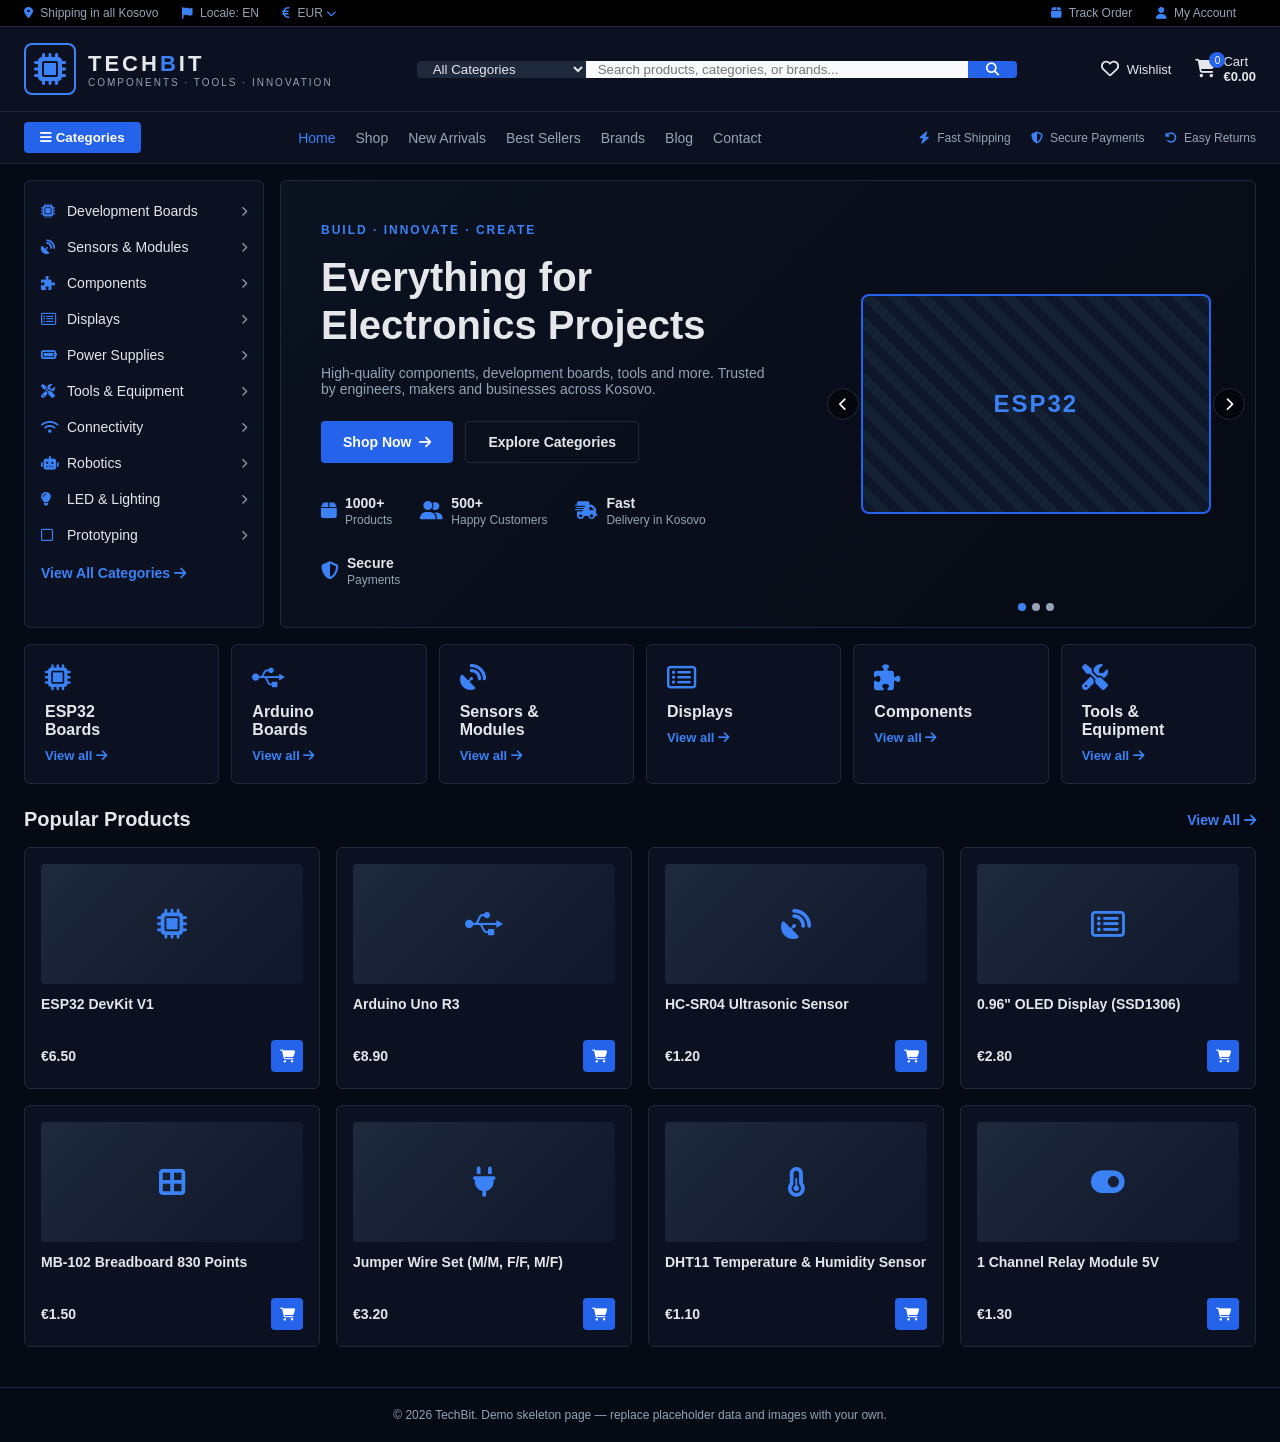
==== index.html @ 5ec99e9b "The skeleton of TechBit" ====
<!DOCTYPE html>
<html lang="en">
<head>
<meta charset="UTF-8">
<meta name="viewport" content="width=device-width, initial-scale=1.0">
<title>TechBit - Components, Tools, Innovation</title>
<link rel="stylesheet" href="https://cdnjs.cloudflare.com/ajax/libs/font-awesome/6.5.1/css/all.min.css">
<link rel="stylesheet" href="style.css">
</head>
<body>

<!-- Top bar -->
<div class="topbar">
  <div class="topbar-left">
    <span><i class="fa-solid fa-location-dot"></i> Shipping in all Kosovo</span>
    <span><i class="fa-solid fa-flag"></i> Locale: EN</span>
    <span><i class="fa-solid fa-euro-sign"></i> EUR <i class="fa-solid fa-chevron-down small"></i></span>
  </div>
  <div class="topbar-right">
    <span><i class="fa-solid fa-box"></i> Track Order</span>
    <span><i class="fa-solid fa-user"></i> My Account</span>
  </div>
</div>

<!-- Header -->
<header class="header">
  <div class="logo">
    <i class="fa-solid fa-microchip logo-icon"></i>
    <div class="logo-text">
      <span class="logo-title">TECH<span class="accent">B</span>IT</span>
      <span class="logo-sub">COMPONENTS · TOOLS · INNOVATION</span>
    </div>
  </div>

  <div class="search-bar">
    <select class="cat-select">
      <option>All Categories</option>
      <option>Development Boards</option>
      <option>Sensors & Modules</option>
      <option>Components</option>
      <option>Displays</option>
    </select>
    <input type="text" placeholder="Search products, categories, or brands...">
    <button><i class="fa-solid fa-magnifying-glass"></i></button>
  </div>

  <div class="header-right">
    <div class="icon-link"><i class="fa-regular fa-heart"></i><span>Wishlist</span></div>
    <a href="cart.html" class="icon-link cart">
      <div class="cart-icon-wrap">
        <i class="fa-solid fa-cart-shopping"></i>
        <span class="cart-count">0</span>
      </div>
      <span>Cart<br><strong class="cart-total-amount">€0.00</strong></span>
    </a>
  </div>
</header>

<!-- Nav -->
<nav class="navbar">
  <button class="categories-btn"><i class="fa-solid fa-bars"></i> Categories</button>
  <ul class="nav-links">
    <li class="active"><a href="index.html">Home</a></li>
    <li><a href="shop.html">Shop</a></li>
    <li><a href="shop.html">New Arrivals</a></li>
    <li><a href="shop.html">Best Sellers</a></li>
    <li><a href="shop.html">Brands</a></li>
    <li><a href="#">Blog</a></li>
    <li><a href="contact.html">Contact</a></li>
  </ul>
  <ul class="nav-badges">
    <li><i class="fa-solid fa-bolt"></i> Fast Shipping</li>
    <li><i class="fa-solid fa-shield-halved"></i> Secure Payments</li>
    <li><i class="fa-solid fa-rotate-left"></i> Easy Returns</li>
  </ul>
</nav>

<!-- Main -->
<div class="main-wrapper">

  <!-- Sidebar -->
  <aside class="sidebar">
    <ul>
      <li><a href="shop.html?cat=Development%20Boards"><i class="fa-solid fa-microchip"></i> Development Boards <i class="fa-solid fa-chevron-right arrow"></i></a></li>
      <li><a href="shop.html?cat=Sensors%20&%20Modules"><i class="fa-solid fa-satellite-dish"></i> Sensors & Modules <i class="fa-solid fa-chevron-right arrow"></i></a></li>
      <li><a href="shop.html?cat=Components"><i class="fa-solid fa-puzzle-piece"></i> Components <i class="fa-solid fa-chevron-right arrow"></i></a></li>
      <li><a href="shop.html?cat=Displays"><i class="fa-regular fa-rectangle-list"></i> Displays <i class="fa-solid fa-chevron-right arrow"></i></a></li>
      <li><a href="shop.html?cat=Power%20Supplies"><i class="fa-solid fa-battery-full"></i> Power Supplies <i class="fa-solid fa-chevron-right arrow"></i></a></li>
      <li><a href="shop.html?cat=Tools%20&%20Equipment"><i class="fa-solid fa-screwdriver-wrench"></i> Tools & Equipment <i class="fa-solid fa-chevron-right arrow"></i></a></li>
      <li><a href="shop.html?cat=Connectivity"><i class="fa-solid fa-wifi"></i> Connectivity <i class="fa-solid fa-chevron-right arrow"></i></a></li>
      <li><a href="shop.html?cat=Robotics"><i class="fa-solid fa-robot"></i> Robotics <i class="fa-solid fa-chevron-right arrow"></i></a></li>
      <li><a href="shop.html?cat=LED%20&%20Lighting"><i class="fa-solid fa-lightbulb"></i> LED & Lighting <i class="fa-solid fa-chevron-right arrow"></i></a></li>
      <li><a href="shop.html?cat=Prototyping"><i class="fa-regular fa-square"></i> Prototyping <i class="fa-solid fa-chevron-right arrow"></i></a></li>
    </ul>
    <a href="shop.html" class="view-all">View All Categories <i class="fa-solid fa-arrow-right"></i></a>
  </aside>

  <!-- Hero -->
  <section class="hero">
    <div class="hero-text">
      <span class="hero-tag">BUILD · INNOVATE · CREATE</span>
      <h1>Everything for<br>Electronics Projects</h1>
      <p>High-quality components, development boards, tools and more. Trusted by engineers, makers and businesses across Kosovo.</p>
      <div class="hero-buttons">
        <a href="shop.html" class="btn-primary" style="display:inline-flex;align-items:center;gap:8px;text-decoration:none;">Shop Now <i class="fa-solid fa-arrow-right"></i></a>
        <a href="shop.html" class="btn-secondary" style="display:inline-flex;align-items:center;text-decoration:none;">Explore Categories</a>
      </div>
      <div class="hero-stats">
        <div><i class="fa-solid fa-box"></i><div><strong>1000+</strong><span>Products</span></div></div>
        <div><i class="fa-solid fa-user-group"></i><div><strong>500+</strong><span>Happy Customers</span></div></div>
        <div><i class="fa-solid fa-truck-fast"></i><div><strong>Fast</strong><span>Delivery in Kosovo</span></div></div>
        <div><i class="fa-solid fa-shield-halved"></i><div><strong>Secure</strong><span>Payments</span></div></div>
      </div>
    </div>
    <div class="hero-image">
      <div class="board-placeholder">
        <span>ESP32</span>
      </div>
      <div class="slider-arrows">
        <button class="prev"><i class="fa-solid fa-chevron-left"></i></button>
        <button class="next"><i class="fa-solid fa-chevron-right"></i></button>
      </div>
      <div class="slider-dots">
        <span class="dot active"></span><span class="dot"></span><span class="dot"></span>
      </div>
    </div>
  </section>
</div>

<!-- Category cards -->
<section class="category-cards">
  <div class="cat-card"><i class="fa-solid fa-microchip cat-card-icon"></i><h3>ESP32<br>Boards</h3><a href="shop.html">View all <i class="fa-solid fa-arrow-right"></i></a></div>
  <div class="cat-card"><i class="fa-brands fa-usb cat-card-icon"></i><h3>Arduino<br>Boards</h3><a href="shop.html">View all <i class="fa-solid fa-arrow-right"></i></a></div>
  <div class="cat-card"><i class="fa-solid fa-satellite-dish cat-card-icon"></i><h3>Sensors &<br>Modules</h3><a href="shop.html">View all <i class="fa-solid fa-arrow-right"></i></a></div>
  <div class="cat-card"><i class="fa-regular fa-rectangle-list cat-card-icon"></i><h3>Displays</h3><a href="shop.html">View all <i class="fa-solid fa-arrow-right"></i></a></div>
  <div class="cat-card"><i class="fa-solid fa-puzzle-piece cat-card-icon"></i><h3>Components</h3><a href="shop.html">View all <i class="fa-solid fa-arrow-right"></i></a></div>
  <div class="cat-card"><i class="fa-solid fa-screwdriver-wrench cat-card-icon"></i><h3>Tools &<br>Equipment</h3><a href="shop.html">View all <i class="fa-solid fa-arrow-right"></i></a></div>
</section>

<!-- Popular products -->
<section class="popular">
  <div class="popular-header">
    <h2>Popular Products</h2>
    <a href="shop.html">View All <i class="fa-solid fa-arrow-right"></i></a>
  </div>
  <div class="product-grid" id="product-grid">
    <!-- injected by script.js -->
  </div>
</section>

<footer>
  <p>&copy; 2026 TechBit. Demo skeleton page — replace placeholder data and images with your own.</p>
</footer>

<script src="products.js"></script>
<script src="script.js"></script>
</body>
</html>
---- style.css ----
:root {
  --bg: #060a14;
  --bg-panel: #0b1120;
  --bg-card: #101827;
  --border: #1e293b;
  --text: #e5e7eb;
  --text-dim: #94a3b8;
  --accent: #2563eb;
  --accent-light: #3b82f6;
}

* { box-sizing: border-box; margin: 0; padding: 0; }

body {
  background: var(--bg);
  color: var(--text);
  font-family: "Segoe UI", Arial, sans-serif;
  font-size: 14px;
}

a { color: inherit; text-decoration: none; }
button { cursor: pointer; font-family: inherit; }
.small { font-size: 10px; }

/* Top bar */
.topbar {
  display: flex;
  justify-content: space-between;
  background: #000;
  padding: 6px 24px;
  font-size: 12px;
  color: var(--text-dim);
  border-bottom: 1px solid var(--border);
}
.topbar-left span, .topbar-right span {
  margin-right: 20px;
}
.topbar i { margin-right: 4px; color: var(--accent-light); }

/* Header */
.header {
  display: flex;
  align-items: center;
  justify-content: space-between;
  padding: 16px 24px;
  background: var(--bg-panel);
  border-bottom: 1px solid var(--border);
  flex-wrap: wrap;
  gap: 16px;
}
.logo { display: flex; align-items: center; gap: 12px; }
.logo-icon {
  font-size: 32px;
  color: var(--accent-light);
  border: 2px solid var(--accent-light);
  border-radius: 8px;
  padding: 8px;
}
.logo-title {
  font-size: 22px;
  font-weight: 700;
  letter-spacing: 3px;
}
.logo-title .accent { color: var(--accent-light); }
.logo-sub {
  display: block;
  font-size: 10px;
  letter-spacing: 2px;
  color: var(--text-dim);
}

.search-bar {
  display: flex;
  flex: 1;
  max-width: 600px;
  min-width: 260px;
}
.cat-select {
  background: #1e293b;
  color: var(--text);
  border: none;
  padding: 0 12px;
  border-radius: 4px 0 0 4px;
}
.search-bar input {
  flex: 1;
  border: none;
  padding: 0 12px;
  background: #f8fafc;
  color: #111;
}
.search-bar button {
  background: var(--accent);
  border: none;
  color: #fff;
  padding: 0 18px;
  border-radius: 0 4px 4px 0;
}

.header-right { display: flex; align-items: center; gap: 24px; }
.icon-link { display: flex; align-items: center; gap: 8px; font-size: 13px; }
.icon-link i { font-size: 18px; }
.cart-icon-wrap { position: relative; }
.cart-count {
  position: absolute;
  top: -8px; right: -10px;
  background: var(--accent);
  color: #fff;
  font-size: 10px;
  border-radius: 50%;
  width: 16px; height: 16px;
  display: flex; align-items: center; justify-content: center;
}

/* Nav */
.navbar {
  display: flex;
  align-items: center;
  justify-content: space-between;
  padding: 10px 24px;
  background: var(--bg-panel);
  border-bottom: 1px solid var(--border);
  flex-wrap: wrap;
  gap: 12px;
}
.categories-btn {
  background: var(--accent);
  color: #fff;
  border: none;
  padding: 8px 16px;
  border-radius: 4px;
  font-weight: 600;
}
.nav-links { display: flex; gap: 20px; list-style: none; }
.nav-links li a { color: var(--text-dim); font-weight: 500; }
.nav-links li.active a { color: var(--accent-light); }
.nav-badges { display: flex; gap: 20px; list-style: none; font-size: 12px; color: var(--text-dim); }
.nav-badges i { color: var(--accent-light); margin-right: 4px; }

/* Main layout */
.main-wrapper {
  display: flex;
  gap: 16px;
  padding: 16px 24px;
}

.sidebar {
  width: 240px;
  background: var(--bg-panel);
  border: 1px solid var(--border);
  border-radius: 6px;
  padding: 12px 0;
  flex-shrink: 0;
}
.sidebar ul { list-style: none; }
.sidebar li { cursor: pointer; }
.sidebar li a {
  display: flex;
  align-items: center;
  gap: 10px;
  padding: 10px 16px;
  color: var(--text);
}
.sidebar li:hover { background: var(--bg-card); }
.sidebar li i:first-child { width: 16px; color: var(--accent-light); }
.sidebar li .arrow { margin-left: auto; font-size: 10px; color: var(--text-dim); }
.view-all {
  display: block;
  padding: 12px 16px;
  color: var(--accent-light);
  font-weight: 600;
}

/* Hero */
.hero {
  flex: 1;
  display: flex;
  background: linear-gradient(135deg, #0b1220, #060a14);
  border: 1px solid var(--border);
  border-radius: 6px;
  overflow: hidden;
  position: relative;
}
.hero-text { padding: 40px; max-width: 55%; }
.hero-tag { color: var(--accent-light); font-weight: 700; letter-spacing: 2px; font-size: 12px; }
.hero-text h1 { font-size: 40px; margin: 16px 0; line-height: 1.2; }
.hero-text p { color: var(--text-dim); margin-bottom: 24px; max-width: 460px; }
.hero-buttons { display: flex; gap: 12px; margin-bottom: 32px; }
.btn-primary {
  background: var(--accent);
  color: #fff;
  border: none;
  padding: 12px 22px;
  border-radius: 4px;
  font-weight: 600;
}
.btn-secondary {
  background: transparent;
  color: var(--text);
  border: 1px solid var(--border);
  padding: 12px 22px;
  border-radius: 4px;
  font-weight: 600;
}
.hero-stats { display: flex; gap: 28px; flex-wrap: wrap; }
.hero-stats > div { display: flex; align-items: center; gap: 8px; }
.hero-stats i { color: var(--accent-light); font-size: 18px; }
.hero-stats strong { display: block; }
.hero-stats span { color: var(--text-dim); font-size: 12px; }

.hero-image {
  flex: 1;
  position: relative;
  display: flex;
  align-items: center;
  justify-content: center;
}
.board-placeholder {
  width: 80%;
  height: 220px;
  background: repeating-linear-gradient(45deg, #0f172a, #0f172a 10px, #142033 10px, #142033 20px);
  border: 2px solid var(--accent);
  border-radius: 8px;
  display: flex;
  align-items: center;
  justify-content: center;
  font-weight: 700;
  color: var(--accent-light);
  font-size: 24px;
  letter-spacing: 2px;
}
.slider-arrows button {
  position: absolute;
  top: 50%;
  transform: translateY(-50%);
  background: rgba(0,0,0,0.5);
  border: 1px solid var(--border);
  color: #fff;
  border-radius: 50%;
  width: 32px; height: 32px;
}
.slider-arrows .prev { left: 10px; }
.slider-arrows .next { right: 10px; }
.slider-dots {
  position: absolute;
  bottom: 16px; left: 50%;
  transform: translateX(-50%);
  display: flex; gap: 6px;
}
.dot { width: 8px; height: 8px; border-radius: 50%; background: var(--text-dim); }
.dot.active { background: var(--accent-light); }

/* Category cards */
.category-cards {
  display: grid;
  grid-template-columns: repeat(6, 1fr);
  gap: 12px;
  padding: 0 24px 24px;
}
.cat-card {
  background: var(--bg-panel);
  border: 1px solid var(--border);
  border-radius: 6px;
  padding: 20px;
  text-align: left;
}
.cat-card-icon { font-size: 26px; color: var(--accent-light); margin-bottom: 12px; display: block; }
.cat-card h3 { font-size: 16px; margin-bottom: 8px; }
.cat-card a { color: var(--accent-light); font-size: 13px; font-weight: 600; }

/* Popular products */
.popular { padding: 0 24px 40px; }
.popular-header { display: flex; justify-content: space-between; align-items: center; margin-bottom: 16px; }
.popular-header h2 { font-size: 20px; }
.popular-header a { color: var(--accent-light); font-weight: 600; }

.product-grid {
  display: grid;
  grid-template-columns: repeat(4, 1fr);
  gap: 16px;
}
.product-card {
  background: var(--bg-panel);
  border: 1px solid var(--border);
  border-radius: 6px;
  padding: 16px;
}
.product-thumb {
  height: 120px;
  border-radius: 4px;
  margin-bottom: 12px;
  background: linear-gradient(135deg, #1e293b, #0f172a);
  display: flex;
  align-items: center;
  justify-content: center;
  font-size: 30px;
  color: var(--accent-light);
}
.product-card h4 { font-size: 14px; margin-bottom: 8px; min-height: 36px; }
.product-card h4 a { color: var(--text); }
.product-card h4 a:hover { color: var(--accent-light); }
.product-footer { display: flex; justify-content: space-between; align-items: center; }
.product-price { font-weight: 700; }
.product-footer button {
  background: var(--accent);
  border: none;
  color: #fff;
  width: 32px; height: 32px;
  border-radius: 4px;
}

footer {
  text-align: center;
  padding: 20px;
  color: var(--text-dim);
  border-top: 1px solid var(--border);
  font-size: 12px;
}

/* Responsive */
@media (max-width: 1100px) {
  .main-wrapper { flex-direction: column; }
  .sidebar { width: 100%; }
  .category-cards { grid-template-columns: repeat(3, 1fr); }
  .product-grid { grid-template-columns: repeat(2, 1fr); }
}
@media (max-width: 600px) {
  .hero { flex-direction: column; }
  .hero-text { max-width: 100%; }
  .category-cards { grid-template-columns: repeat(2, 1fr); }
  .product-grid { grid-template-columns: 1fr; }
}

/* ============ Shop page ============ */
.shop-content { flex: 1; }
.shop-toolbar {
  display: flex;
  align-items: center;
  gap: 16px;
  margin-bottom: 16px;
  flex-wrap: wrap;
}
.shop-toolbar h1 { font-size: 22px; }
.shop-toolbar input {
  flex: 1;
  min-width: 200px;
  padding: 10px 12px;
  border: 1px solid var(--border);
  border-radius: 4px;
  background: var(--bg-panel);
  color: var(--text);
}
.shop-count-label { color: var(--text-dim); font-size: 13px; white-space: nowrap; }
#shop-categories li { list-style: none; }
#shop-categories li.active a { color: var(--accent-light); font-weight: 700; background: var(--bg-card); }
.empty-msg { color: var(--text-dim); padding: 24px; grid-column: 1 / -1; }

/* ============ Product detail page ============ */
.product-detail-wrapper { padding: 24px; max-width: 1100px; margin: 0 auto; }
.breadcrumb { color: var(--text-dim); font-size: 13px; margin-bottom: 20px; }
.breadcrumb a { color: var(--accent-light); }
.detail-layout {
  display: flex;
  gap: 40px;
  background: var(--bg-panel);
  border: 1px solid var(--border);
  border-radius: 8px;
  padding: 32px;
  flex-wrap: wrap;
}
.detail-image {
  flex: 1;
  min-width: 260px;
  min-height: 260px;
  background: linear-gradient(135deg, #1e293b, #0f172a);
  border-radius: 8px;
  display: flex;
  align-items: center;
  justify-content: center;
  font-size: 80px;
  color: var(--accent-light);
}
.detail-info { flex: 1; min-width: 280px; }
.detail-category { color: var(--accent-light); font-size: 12px; font-weight: 700; letter-spacing: 1px; }
.detail-info h1 { font-size: 26px; margin: 8px 0 12px; }
.detail-price { font-size: 24px; font-weight: 700; margin-bottom: 16px; }
.detail-desc { color: var(--text-dim); margin-bottom: 24px; line-height: 1.6; }
.detail-actions { display: flex; gap: 12px; margin-bottom: 24px; }
.detail-actions #qty-input {
  width: 70px;
  padding: 0 10px;
  border: 1px solid var(--border);
  border-radius: 4px;
  background: var(--bg-card);
  color: var(--text);
}
.detail-meta { list-style: none; display: flex; gap: 20px; color: var(--text-dim); font-size: 13px; flex-wrap: wrap; }
.detail-meta i { color: var(--accent-light); margin-right: 6px; }

/* ============ Cart page ============ */
.cart-page { padding: 24px; max-width: 1100px; margin: 0 auto; }
.cart-page h1 { margin-bottom: 20px; }
.cart-layout { display: flex; gap: 24px; align-items: flex-start; flex-wrap: wrap; }
.cart-items { flex: 2; min-width: 320px; display: flex; flex-direction: column; gap: 12px; }
.cart-row {
  display: flex;
  align-items: center;
  gap: 16px;
  background: var(--bg-panel);
  border: 1px solid var(--border);
  border-radius: 6px;
  padding: 12px;
}
.cart-row-thumb {
  width: 60px; height: 60px;
  background: linear-gradient(135deg, #1e293b, #0f172a);
  border-radius: 4px;
  display: flex; align-items: center; justify-content: center;
  font-size: 22px;
  color: var(--accent-light);
  flex-shrink: 0;
}
.cart-row-info { flex: 1; }
.cart-row-info h4 { font-size: 14px; margin-bottom: 4px; }
.cart-row-info span { color: var(--text-dim); font-size: 12px; }
.cart-row-qty { display: flex; align-items: center; gap: 8px; }
.cart-row-qty button {
  width: 26px; height: 26px;
  background: var(--bg-card);
  border: 1px solid var(--border);
  color: var(--text);
  border-radius: 4px;
}
.cart-row-subtotal { width: 70px; text-align: right; font-weight: 700; }
.cart-row-remove {
  background: transparent;
  border: none;
  color: #ef4444;
  font-size: 16px;
}
.cart-summary {
  flex: 1;
  min-width: 260px;
  background: var(--bg-panel);
  border: 1px solid var(--border);
  border-radius: 6px;
  padding: 20px;
}
.cart-summary-row { display: flex; justify-content: space-between; font-size: 16px; padding-top: 12px; border-top: 1px solid var(--border); margin-top: 12px; }
.continue-shopping { display: block; margin-top: 16px; text-align: center; color: var(--accent-light); font-size: 13px; }

/* ============ Contact page ============ */
.contact-page {
  display: flex;
  gap: 40px;
  padding: 40px 24px;
  max-width: 1100px;
  margin: 0 auto;
  flex-wrap: wrap;
}
.contact-info { flex: 1; min-width: 260px; }
.contact-info h1 { font-size: 28px; margin-bottom: 12px; }
.contact-info p { color: var(--text-dim); margin-bottom: 20px; line-height: 1.6; }
.contact-details { list-style: none; display: flex; flex-direction: column; gap: 12px; }
.contact-details i { color: var(--accent-light); margin-right: 8px; width: 16px; }
.contact-form {
  flex: 1;
  min-width: 280px;
  background: var(--bg-panel);
  border: 1px solid var(--border);
  border-radius: 8px;
  padding: 24px;
  display: flex;
  flex-direction: column;
}
.contact-form label { margin: 12px 0 6px; font-size: 13px; color: var(--text-dim); }
.contact-form input, .contact-form textarea {
  padding: 10px 12px;
  border: 1px solid var(--border);
  border-radius: 4px;
  background: var(--bg-card);
  color: var(--text);
  font-family: inherit;
  resize: vertical;
}
.contact-form button { margin-top: 20px; }
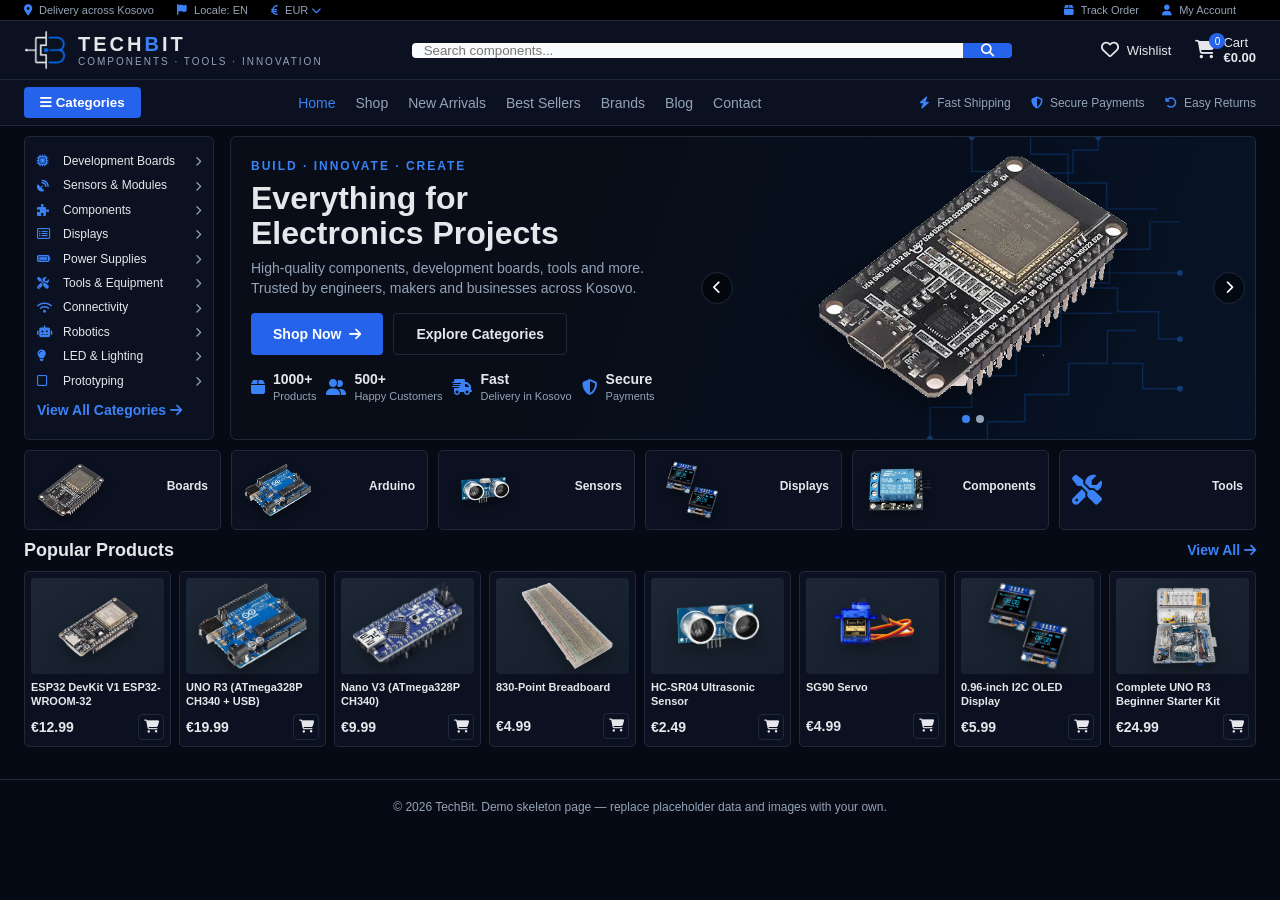
==== commit 6659c81f: "Added the Logo, the product images, and some general fixes" ====
--- a/index.html
+++ b/index.html
@@ -5,14 +5,14 @@
 <meta name="viewport" content="width=device-width, initial-scale=1.0">
 <title>TechBit - Components, Tools, Innovation</title>
 <link rel="stylesheet" href="https://cdnjs.cloudflare.com/ajax/libs/font-awesome/6.5.1/css/all.min.css">
-<link rel="stylesheet" href="style.css">
+<link rel="stylesheet" href="style.css?v=single-search-20261125a">
 </head>
-<body>
+<body class="home-page">
 
 <!-- Top bar -->
 <div class="topbar">
   <div class="topbar-left">
-    <span><i class="fa-solid fa-location-dot"></i> Shipping in all Kosovo</span>
+    <span><i class="fa-solid fa-location-dot"></i> Delivery across Kosovo</span>
     <span><i class="fa-solid fa-flag"></i> Locale: EN</span>
     <span><i class="fa-solid fa-euro-sign"></i> EUR <i class="fa-solid fa-chevron-down small"></i></span>
   </div>
@@ -24,25 +24,21 @@
 
 <!-- Header -->
 <header class="header">
+  <button class="mobile-menu-toggle" type="button" aria-label="Open navigation menu" aria-controls="site-nav" aria-expanded="false">
+    <i class="fa-solid fa-bars"></i>
+  </button>
   <div class="logo">
-    <i class="fa-solid fa-microchip logo-icon"></i>
+    <img class="logo-mark" src="images/techbit-logo-mark.png" alt="TechBit logo">
     <div class="logo-text">
       <span class="logo-title">TECH<span class="accent">B</span>IT</span>
       <span class="logo-sub">COMPONENTS · TOOLS · INNOVATION</span>
     </div>
   </div>
 
-  <div class="search-bar">
-    <select class="cat-select">
-      <option>All Categories</option>
-      <option>Development Boards</option>
-      <option>Sensors & Modules</option>
-      <option>Components</option>
-      <option>Displays</option>
-    </select>
-    <input type="text" placeholder="Search products, categories, or brands...">
-    <button><i class="fa-solid fa-magnifying-glass"></i></button>
-  </div>
+  <form class="search-bar" role="search" action="shop.html" method="get">
+    <input type="search" name="q" placeholder="Search components..." aria-label="Search products">
+    <button type="submit" aria-label="Search"><i class="fa-solid fa-magnifying-glass"></i></button>
+  </form>
 
   <div class="header-right">
     <div class="icon-link"><i class="fa-regular fa-heart"></i><span>Wishlist</span></div>
@@ -57,7 +53,7 @@
 </header>
 
 <!-- Nav -->
-<nav class="navbar">
+<nav class="navbar" id="site-nav">
   <button class="categories-btn"><i class="fa-solid fa-bars"></i> Categories</button>
   <ul class="nav-links">
     <li class="active"><a href="index.html">Home</a></li>
@@ -99,10 +95,10 @@
   <section class="hero">
     <div class="hero-text">
       <span class="hero-tag">BUILD · INNOVATE · CREATE</span>
-      <h1>Everything for<br>Electronics Projects</h1>
+      <h1><span class="desktop-hero-heading">Everything for<br>Electronics Projects</span><span class="mobile-hero-heading">Build your<br>next project</span></h1>
       <p>High-quality components, development boards, tools and more. Trusted by engineers, makers and businesses across Kosovo.</p>
       <div class="hero-buttons">
-        <a href="shop.html" class="btn-primary" style="display:inline-flex;align-items:center;gap:8px;text-decoration:none;">Shop Now <i class="fa-solid fa-arrow-right"></i></a>
+        <a href="shop.html?cat=Development%20Boards" class="btn-primary" style="display:inline-flex;align-items:center;gap:8px;text-decoration:none;"><span class="desktop-shop-label">Shop Now</span><span class="mobile-shop-label">Shop boards</span> <i class="fa-solid fa-arrow-right"></i></a>
         <a href="shop.html" class="btn-secondary" style="display:inline-flex;align-items:center;text-decoration:none;">Explore Categories</a>
       </div>
       <div class="hero-stats">
@@ -112,16 +108,20 @@
         <div><i class="fa-solid fa-shield-halved"></i><div><strong>Secure</strong><span>Payments</span></div></div>
       </div>
     </div>
-    <div class="hero-image">
-      <div class="board-placeholder">
-        <span>ESP32</span>
+    <div class="hero-image" id="hero-slider" aria-label="Featured development boards">
+      <div class="hero-slide active" aria-hidden="false">
+        <img src="images/esp32-user-sticker-crop.png" alt="ESP32 DevKit V1 development board">
+      </div>
+      <div class="hero-slide" aria-hidden="true">
+        <img src="images/arduino-user-sticker-crop.png" alt="Arduino Uno R3 development board">
       </div>
       <div class="slider-arrows">
-        <button class="prev"><i class="fa-solid fa-chevron-left"></i></button>
-        <button class="next"><i class="fa-solid fa-chevron-right"></i></button>
+        <button class="prev" type="button" aria-label="Show previous board"><i class="fa-solid fa-chevron-left"></i></button>
+        <button class="next" type="button" aria-label="Show next board"><i class="fa-solid fa-chevron-right"></i></button>
       </div>
       <div class="slider-dots">
-        <span class="dot active"></span><span class="dot"></span><span class="dot"></span>
+        <button class="dot active" type="button" aria-label="Show ESP32 DevKit V1" aria-pressed="true"></button>
+        <button class="dot" type="button" aria-label="Show Arduino Uno R3" aria-pressed="false"></button>
       </div>
     </div>
   </section>
@@ -129,12 +129,15 @@
 
 <!-- Category cards -->
 <section class="category-cards">
-  <div class="cat-card"><i class="fa-solid fa-microchip cat-card-icon"></i><h3>ESP32<br>Boards</h3><a href="shop.html">View all <i class="fa-solid fa-arrow-right"></i></a></div>
-  <div class="cat-card"><i class="fa-brands fa-usb cat-card-icon"></i><h3>Arduino<br>Boards</h3><a href="shop.html">View all <i class="fa-solid fa-arrow-right"></i></a></div>
-  <div class="cat-card"><i class="fa-solid fa-satellite-dish cat-card-icon"></i><h3>Sensors &<br>Modules</h3><a href="shop.html">View all <i class="fa-solid fa-arrow-right"></i></a></div>
-  <div class="cat-card"><i class="fa-regular fa-rectangle-list cat-card-icon"></i><h3>Displays</h3><a href="shop.html">View all <i class="fa-solid fa-arrow-right"></i></a></div>
-  <div class="cat-card"><i class="fa-solid fa-puzzle-piece cat-card-icon"></i><h3>Components</h3><a href="shop.html">View all <i class="fa-solid fa-arrow-right"></i></a></div>
-  <div class="cat-card"><i class="fa-solid fa-screwdriver-wrench cat-card-icon"></i><h3>Tools &<br>Equipment</h3><a href="shop.html">View all <i class="fa-solid fa-arrow-right"></i></a></div>
+  <div class="section-heading"><h2>Categories</h2><a href="shop.html">View all <i class="fa-solid fa-arrow-right"></i></a></div>
+  <div class="category-strip">
+    <a class="cat-card" href="shop.html?cat=Development%20Boards"><img src="images/esp32-user-sticker-crop.png" alt=""><div class="cat-card-copy"><h3>Boards</h3></div></a>
+    <a class="cat-card desktop-category-card" href="shop.html?cat=Development%20Boards"><img src="images/arduino-user-sticker-crop.png" alt=""><div class="cat-card-copy"><h3>Arduino</h3></div></a>
+    <a class="cat-card" href="shop.html?cat=Sensors%20%26%20Modules"><img src="images/product-crops/hc-sr04-user-cutout.png" alt=""><div class="cat-card-copy"><h3>Sensors</h3></div></a>
+    <a class="cat-card" href="shop.html?cat=Displays"><img src="images/product-crops/oled-user-cutout.png" alt=""><div class="cat-card-copy"><h3>Displays</h3></div></a>
+    <a class="cat-card" href="shop.html?cat=Components"><img src="images/product-crops/relay-sticker.png" alt=""><div class="cat-card-copy"><h3>Components</h3></div></a>
+    <a class="cat-card" href="shop.html"><i class="fa-solid fa-screwdriver-wrench cat-card-icon" aria-hidden="true"></i><div class="cat-card-copy"><h3>Tools</h3></div></a>
+  </div>
 </section>
 
 <!-- Popular products -->
--- a/style.css
+++ b/style.css
@@ -27,8 +27,8 @@
   display: flex;
   justify-content: space-between;
   background: #000;
-  padding: 6px 24px;
-  font-size: 12px;
+  padding: 4px 24px;
+  font-size: 11px;
   color: var(--text-dim);
   border-bottom: 1px solid var(--border);
 }
@@ -42,22 +42,24 @@
   display: flex;
   align-items: center;
   justify-content: space-between;
-  padding: 16px 24px;
+  padding: 8px 24px;
   background: var(--bg-panel);
   border-bottom: 1px solid var(--border);
   flex-wrap: wrap;
   gap: 16px;
 }
 .logo { display: flex; align-items: center; gap: 12px; }
-.logo-icon {
-  font-size: 32px;
-  color: var(--accent-light);
-  border: 2px solid var(--accent-light);
-  border-radius: 8px;
-  padding: 8px;
+.mobile-menu-toggle { display: none; }
+.mobile-hero-heading, .mobile-shop-label { display: none; }
+.logo-mark {
+  display: block;
+  width: 42px;
+  height: 42px;
+  object-fit: contain;
+  flex-shrink: 0;
 }
 .logo-title {
-  font-size: 22px;
+  font-size: 20px;
   font-weight: 700;
   letter-spacing: 3px;
 }
@@ -75,19 +77,13 @@
   max-width: 600px;
   min-width: 260px;
 }
-.cat-select {
-  background: #1e293b;
-  color: var(--text);
-  border: none;
-  padding: 0 12px;
-  border-radius: 4px 0 0 4px;
-}
 .search-bar input {
   flex: 1;
   border: none;
   padding: 0 12px;
   background: #f8fafc;
   color: #111;
+  border-radius: 4px 0 0 4px;
 }
 .search-bar button {
   background: var(--accent);
@@ -117,7 +113,7 @@
   display: flex;
   align-items: center;
   justify-content: space-between;
-  padding: 10px 24px;
+  padding: 7px 24px;
   background: var(--bg-panel);
   border-bottom: 1px solid var(--border);
   flex-wrap: wrap;
@@ -141,11 +137,11 @@
 .main-wrapper {
   display: flex;
   gap: 16px;
-  padding: 16px 24px;
+  padding: 10px 24px;
 }
 
 .sidebar {
-  width: 240px;
+  width: 190px;
   background: var(--bg-panel);
   border: 1px solid var(--border);
   border-radius: 6px;
@@ -158,7 +154,9 @@
   display: flex;
   align-items: center;
   gap: 10px;
-  padding: 10px 16px;
+  padding: 5px 12px;
+  font-size: 12px;
+  line-height: 1.2;
   color: var(--text);
 }
 .sidebar li:hover { background: var(--bg-card); }
@@ -166,7 +164,7 @@
 .sidebar li .arrow { margin-left: auto; font-size: 10px; color: var(--text-dim); }
 .view-all {
   display: block;
-  padding: 12px 16px;
+  padding: 9px 12px;
   color: var(--accent-light);
   font-weight: 600;
 }
@@ -175,17 +173,25 @@
 .hero {
   flex: 1;
   display: flex;
-  background: linear-gradient(135deg, #0b1220, #060a14);
+  background: linear-gradient(110deg, #080d18 8%, #080d18 34%, #071326 100%);
   border: 1px solid var(--border);
   border-radius: 6px;
   overflow: hidden;
   position: relative;
 }
-.hero-text { padding: 40px; max-width: 55%; }
+.hero::before {
+  content: "";
+  position: absolute;
+  inset: 0;
+  background: url("images/circuit-traces.svg") no-repeat right center / 68% 100%;
+  opacity: .48;
+  pointer-events: none;
+}
+.hero-text { position: relative; z-index: 1; padding: 20px; max-width: 52%; }
 .hero-tag { color: var(--accent-light); font-weight: 700; letter-spacing: 2px; font-size: 12px; }
-.hero-text h1 { font-size: 40px; margin: 16px 0; line-height: 1.2; }
-.hero-text p { color: var(--text-dim); margin-bottom: 24px; max-width: 460px; }
-.hero-buttons { display: flex; gap: 12px; margin-bottom: 32px; }
+.hero-text h1 { font-size: 32px; margin: 8px 0; line-height: 1.1; }
+.hero-text p { color: var(--text-dim); margin-bottom: 14px; max-width: 420px; line-height: 1.4; }
+.hero-buttons { display: flex; gap: 10px; margin-bottom: 16px; }
 .btn-primary {
   background: var(--accent);
   color: #fff;
@@ -202,35 +208,45 @@
   border-radius: 4px;
   font-weight: 600;
 }
-.hero-stats { display: flex; gap: 28px; flex-wrap: wrap; }
+.hero-stats { display: flex; gap: 10px; flex-wrap: wrap; }
 .hero-stats > div { display: flex; align-items: center; gap: 8px; }
-.hero-stats i { color: var(--accent-light); font-size: 18px; }
+.hero-stats i { color: var(--accent-light); font-size: 16px; }
 .hero-stats strong { display: block; }
-.hero-stats span { color: var(--text-dim); font-size: 12px; }
+.hero-stats span { color: var(--text-dim); font-size: 11px; }
 
 .hero-image {
+  z-index: 1;
   flex: 1;
   position: relative;
+  min-width: 0;
+  min-height: 282px;
   display: flex;
   align-items: center;
   justify-content: center;
 }
-.board-placeholder {
-  width: 80%;
-  height: 220px;
-  background: repeating-linear-gradient(45deg, #0f172a, #0f172a 10px, #142033 10px, #142033 20px);
-  border: 2px solid var(--accent);
-  border-radius: 8px;
+.hero-slide {
+  position: absolute;
+  inset: 14px 36px 36px;
   display: flex;
   align-items: center;
   justify-content: center;
-  font-weight: 700;
-  color: var(--accent-light);
-  font-size: 24px;
-  letter-spacing: 2px;
+  opacity: 0;
+  visibility: hidden;
+  transition: opacity 400ms ease, visibility 400ms ease;
+}
+.hero-slide.active {
+  opacity: 1;
+  visibility: visible;
+}
+.hero-slide img {
+  width: 100%;
+  height: 100%;
+  object-fit: contain;
+  filter: drop-shadow(0 14px 18px rgb(0 0 0 / 40%));
 }
 .slider-arrows button {
   position: absolute;
+  z-index: 1;
   top: 50%;
   transform: translateY(-50%);
   background: rgba(0,0,0,0.5);
@@ -243,69 +259,101 @@
 .slider-arrows .next { right: 10px; }
 .slider-dots {
   position: absolute;
+  z-index: 1;
   bottom: 16px; left: 50%;
   transform: translateX(-50%);
   display: flex; gap: 6px;
 }
-.dot { width: 8px; height: 8px; border-radius: 50%; background: var(--text-dim); }
+.dot {
+  width: 8px;
+  height: 8px;
+  padding: 0;
+  border: 0;
+  border-radius: 50%;
+  background: var(--text-dim);
+}
 .dot.active { background: var(--accent-light); }
 
 /* Category cards */
+.section-heading { display: none; }
+.category-strip { display: contents; }
 .category-cards {
   display: grid;
   grid-template-columns: repeat(6, 1fr);
-  gap: 12px;
-  padding: 0 24px 24px;
+  gap: 10px;
+  padding: 0 24px 10px;
 }
 .cat-card {
-  background: var(--bg-panel);
-  border: 1px solid var(--border);
-  border-radius: 6px;
-  padding: 20px;
-  text-align: left;
-}
-.cat-card-icon { font-size: 26px; color: var(--accent-light); margin-bottom: 12px; display: block; }
-.cat-card h3 { font-size: 16px; margin-bottom: 8px; }
-.cat-card a { color: var(--accent-light); font-size: 13px; font-weight: 600; }
+  min-width: 0;
+  min-height: 78px;
+  background: var(--bg-panel);
+  border: 1px solid var(--border);
+  border-radius: 5px;
+  padding: 10px 12px;
+  display: flex;
+  align-items: center;
+  justify-content: space-between;
+  gap: 4px;
+  overflow: hidden;
+}
+.cat-card-copy { min-width: 0; position: relative; z-index: 1; }
+.cat-card img {
+  width: 68px;
+  height: 58px;
+  object-fit: contain;
+  flex: 0 0 auto;
+  filter: drop-shadow(0 5px 6px rgb(0 0 0 / 40%));
+}
+.cat-card-icon { font-size: 30px; color: var(--accent-light); flex: 0 0 auto; }
+.cat-card h3 { font-size: 12px; line-height: 1.25; margin-bottom: 6px; }
+.cat-card a { color: var(--accent-light); font-size: 11px; font-weight: 600; white-space: nowrap; }
 
 /* Popular products */
-.popular { padding: 0 24px 40px; }
-.popular-header { display: flex; justify-content: space-between; align-items: center; margin-bottom: 16px; }
-.popular-header h2 { font-size: 20px; }
+.popular { padding: 0 24px 32px; }
+.popular-header { display: flex; justify-content: space-between; align-items: center; margin-bottom: 10px; }
+.popular-header h2 { font-size: 18px; }
 .popular-header a { color: var(--accent-light); font-weight: 600; }
 
 .product-grid {
   display: grid;
-  grid-template-columns: repeat(4, 1fr);
-  gap: 16px;
+  grid-template-columns: repeat(8, minmax(0, 1fr));
+  gap: 8px;
 }
 .product-card {
   background: var(--bg-panel);
   border: 1px solid var(--border);
-  border-radius: 6px;
-  padding: 16px;
+  border-radius: 5px;
+  padding: 6px;
 }
 .product-thumb {
-  height: 120px;
-  border-radius: 4px;
-  margin-bottom: 12px;
-  background: linear-gradient(135deg, #1e293b, #0f172a);
+  height: 96px;
+  border-radius: 4px;
+  margin-bottom: 6px;
+  padding: 4px;
+  background: linear-gradient(145deg, #1d2735, #151e2b);
   display: flex;
   align-items: center;
   justify-content: center;
   font-size: 30px;
   color: var(--accent-light);
 }
-.product-card h4 { font-size: 14px; margin-bottom: 8px; min-height: 36px; }
+.product-thumb img {
+  width: 100%;
+  height: 100%;
+  object-fit: contain;
+  border-radius: 4px;
+  filter: drop-shadow(0 6px 8px rgb(0 0 0 / 35%));
+}
+.product-card h4 { font-size: 11px; line-height: 1.3; margin-bottom: 5px; min-height: 28px; }
 .product-card h4 a { color: var(--text); }
 .product-card h4 a:hover { color: var(--accent-light); }
 .product-footer { display: flex; justify-content: space-between; align-items: center; }
 .product-price { font-weight: 700; }
 .product-footer button {
-  background: var(--accent);
-  border: none;
-  color: #fff;
-  width: 32px; height: 32px;
+  background: transparent;
+  border: 1px solid var(--border);
+  color: var(--text);
+  width: 26px; height: 26px;
   border-radius: 4px;
 }
 
@@ -322,13 +370,169 @@
   .main-wrapper { flex-direction: column; }
   .sidebar { width: 100%; }
   .category-cards { grid-template-columns: repeat(3, 1fr); }
-  .product-grid { grid-template-columns: repeat(2, 1fr); }
+  .product-grid { grid-template-columns: repeat(4, minmax(0, 1fr)); }
+}
+@media (max-width: 760px) {
+  .product-grid { grid-template-columns: repeat(2, minmax(0, 1fr)); }
+  .hero-text h1 { font-size: 30px; }
+  .hero-text { padding: 24px; }
 }
 @media (max-width: 600px) {
-  .hero { flex-direction: column; }
-  .hero-text { max-width: 100%; }
-  .category-cards { grid-template-columns: repeat(2, 1fr); }
-  .product-grid { grid-template-columns: 1fr; }
+  .topbar { justify-content: center; padding: 6px 14px; }
+  .topbar-left span:nth-child(n + 2), .topbar-right { display: none; }
+  .topbar-left span { margin-right: 0; font-size: 12px; }
+  .header {
+    display: grid;
+    grid-template-columns: 38px minmax(0, 1fr) 38px;
+    gap: 10px;
+    padding: 8px 14px 12px;
+  }
+  .mobile-menu-toggle {
+    display: flex;
+    align-items: center;
+    justify-content: center;
+    width: 38px;
+    height: 38px;
+    order: 0;
+    border: 0;
+    background: transparent;
+    color: var(--text);
+    font-size: 22px;
+  }
+  .logo { order: 1; justify-self: center; gap: 7px; }
+  .logo-mark { width: 40px; height: 40px; }
+  .logo-title { font-size: 18px; letter-spacing: 2px; }
+  .logo-sub { font-size: 7px; letter-spacing: 1px; }
+  .header-right { order: 2; justify-content: flex-end; gap: 0; }
+  .header-right > .icon-link:not(.cart) { display: none; }
+  .header-right .icon-link { font-size: 0; }
+  .header-right .icon-link i { font-size: 23px; }
+  .header-right .cart > span { display: none; }
+  .search-bar { grid-column: 1 / -1; order: 3; flex: none; width: 100%; max-width: none; min-width: 0; height: 46px; }
+  .search-bar input { min-width: 0; padding: 0 14px; font-size: 15px; background: #111722; color: var(--text); border: 1px solid #394150; border-right: 0; border-radius: 9px 0 0 9px; }
+  .search-bar input::placeholder { color: #a5adbb; }
+  .search-bar button { min-width: 48px; padding: 0 15px; border-radius: 0 9px 9px 0; }
+  .navbar { display: none; }
+  body.mobile-nav-open .navbar {
+    display: flex;
+    align-items: stretch;
+    flex-direction: column;
+    padding: 12px 16px;
+    gap: 12px;
+  }
+  body.mobile-nav-open .categories-btn { display: none; }
+  body.mobile-nav-open .nav-badges { display: none; }
+  body.mobile-nav-open .nav-links { display: flex; flex-direction: column; gap: 0; }
+  body.mobile-nav-open .nav-links li { display: block; padding: 10px 0; border-bottom: 1px solid var(--border); }
+  .main-wrapper { padding: 10px 14px; gap: 10px; }
+  .home-page .sidebar { display: none; }
+  .home-page .main-wrapper { padding: 10px 14px 0; }
+  .hero { flex-direction: row; min-height: 226px; }
+  .hero-text { flex: 0 0 56%; max-width: 56%; padding: 18px 0 16px 15px; }
+  .hero-tag { font-size: 9px; letter-spacing: 1.2px; }
+  .hero-text h1 { font-size: clamp(24px, 7vw, 29px); margin: 9px 0 14px; line-height: 1.04; }
+  .desktop-hero-heading, .desktop-shop-label { display: none; }
+  .mobile-hero-heading, .mobile-shop-label { display: inline; }
+  .hero-text p { display: none; }
+  .hero-buttons { margin: 0; }
+  .hero-buttons .btn-primary { padding: 10px 12px; gap: 6px !important; font-size: 13px; white-space: nowrap; }
+  .hero-buttons .btn-secondary { display: none !important; }
+  .hero-stats { display: none; }
+  .hero-image { flex: 1 1 44%; min-height: 0; height: auto; }
+  .hero-slide { inset: 10px 4px 25px 4px; }
+  .hero-slide img { filter: drop-shadow(0 10px 12px rgb(0 0 0 / 55%)); }
+  .slider-arrows { display: none; }
+  .slider-dots { left: 50%; bottom: 10px; }
+  .category-cards { display: block; padding: 14px 0 18px; overflow: hidden; }
+  .section-heading {
+    display: flex;
+    align-items: center;
+    justify-content: space-between;
+    margin: 0 14px 12px;
+  }
+  .section-heading h2 { font-size: 23px; }
+  .section-heading a { color: var(--accent-light); font-weight: 600; }
+  .category-strip {
+    display: flex;
+    gap: 10px;
+    overflow-x: auto;
+    padding: 0 14px 6px;
+    scrollbar-width: none;
+  }
+  .category-strip::-webkit-scrollbar { display: none; }
+  .cat-card {
+    flex: 0 0 146px;
+    min-height: 124px;
+    flex-direction: column;
+    justify-content: center;
+    gap: 2px;
+    padding: 8px;
+    border-radius: 10px;
+    background: linear-gradient(145deg, #121a27, #0b1120);
+  }
+  .desktop-category-card { display: none; }
+  .cat-card img { order: 0; width: 100%; height: 82px; object-fit: contain; }
+  .cat-card-copy { order: 1; text-align: center; }
+  .cat-card h3 { margin: 0; font-size: 15px; }
+  .cat-card a { display: none; }
+  .cat-card-icon { font-size: 38px; }
+  .popular { padding: 0 14px 24px; }
+  .popular-header { margin-bottom: 12px; }
+  .popular-header h2 { font-size: 23px; }
+  .popular-header a { font-size: 13px; }
+  .product-grid { grid-template-columns: repeat(2, minmax(0, 1fr)); gap: 9px; }
+  #product-grid .product-card[data-product-id="1"] { order: 1; }
+  #product-grid .product-card[data-product-id="2"] { order: 2; }
+  #product-grid .product-card[data-product-id="3"] { order: 3; }
+  #product-grid .product-card[data-product-id="4"] { order: 4; }
+  #product-grid .product-card[data-product-id="5"] { order: 5; }
+  #product-grid .product-card[data-product-id="6"] { order: 6; }
+  #product-grid .product-card[data-product-id="14"] { order: 7; }
+  #product-grid .product-card[data-product-id="15"] { order: 8; }
+  .product-card { padding: 8px; border-radius: 11px; background: #0b1019; }
+  .product-thumb {
+    height: clamp(142px, 43vw, 174px);
+    padding: 8px;
+    margin-bottom: 8px;
+    border: 1px solid #28303b;
+    border-radius: 8px;
+    background: radial-gradient(ellipse at 50% 44%, #242d39 0%, #18212d 62%, #121a25 100%);
+  }
+  .product-thumb img { filter: drop-shadow(0 9px 9px rgb(0 0 0 / 50%)); }
+  .product-card h4 { font-size: 14px; min-height: 35px; margin-bottom: 8px; }
+  .product-price { font-size: 21px; }
+  .product-footer button { width: 42px; height: 38px; border: 1px solid var(--accent-light); border-radius: 7px; color: var(--text); font-size: 16px; }
+
+  .shop-page .main-wrapper { padding: 10px 14px; }
+  .shop-page .sidebar {
+    width: 100%;
+    padding: 7px;
+    overflow: hidden;
+  }
+  .shop-page #shop-categories {
+    display: flex;
+    gap: 6px;
+    overflow-x: auto;
+    scrollbar-width: none;
+  }
+  .shop-page #shop-categories::-webkit-scrollbar { display: none; }
+  .shop-page #shop-categories li { flex: 0 0 auto; }
+  .shop-page #shop-categories li a {
+    min-height: 34px;
+    padding: 8px 10px;
+    border-radius: 4px;
+    white-space: nowrap;
+    font-size: 11px;
+  }
+  .shop-page #shop-categories li a i:first-child { width: auto; }
+  .shop-toolbar { gap: 8px 12px; margin-bottom: 12px; }
+  .shop-toolbar h1 { font-size: 21px; }
+  .shop-count-label { margin-left: auto; }
+  footer { padding: 16px 14px; }
+}
+
+@media (prefers-reduced-motion: reduce) {
+  .hero-slide { transition: none; }
 }
 
 /* ============ Shop page ============ */
@@ -372,13 +576,22 @@
   flex: 1;
   min-width: 260px;
   min-height: 260px;
-  background: linear-gradient(135deg, #1e293b, #0f172a);
+  padding: 12px;
+  background: linear-gradient(145deg, #1a2738, #111b2b);
   border-radius: 8px;
   display: flex;
   align-items: center;
   justify-content: center;
+  overflow: hidden;
   font-size: 80px;
   color: var(--accent-light);
+}
+.detail-image img {
+  width: 100%;
+  height: 260px;
+  object-fit: contain;
+  border-radius: 8px;
+  filter: drop-shadow(0 8px 10px rgb(0 0 0 / 35%));
 }
 .detail-info { flex: 1; min-width: 280px; }
 .detail-category { color: var(--accent-light); font-size: 12px; font-weight: 700; letter-spacing: 1px; }
@@ -413,12 +626,19 @@
 }
 .cart-row-thumb {
   width: 60px; height: 60px;
-  background: linear-gradient(135deg, #1e293b, #0f172a);
+  background: linear-gradient(145deg, #1a2738, #111b2b);
   border-radius: 4px;
   display: flex; align-items: center; justify-content: center;
   font-size: 22px;
   color: var(--accent-light);
   flex-shrink: 0;
+}
+.cart-row-thumb img {
+  width: 100%;
+  height: 100%;
+  object-fit: contain;
+  border-radius: 4px;
+  filter: drop-shadow(0 4px 6px rgb(0 0 0 / 35%));
 }
 .cart-row-info { flex: 1; }
 .cart-row-info h4 { font-size: 14px; margin-bottom: 4px; }
@@ -485,3 +705,35 @@
 }
 .contact-form button { margin-top: 20px; }
 
+@media (max-width: 600px) {
+  .product-detail-wrapper { padding: 14px; }
+  .breadcrumb { font-size: 12px; margin-bottom: 12px; }
+  .detail-layout { gap: 18px; padding: 14px; }
+  .detail-image { flex: 1 1 100%; min-width: 0; min-height: 210px; }
+  .detail-image img { height: 210px; }
+  .detail-info { flex: 1 1 100%; min-width: 0; }
+  .detail-info h1 { font-size: 23px; }
+  .detail-meta { gap: 10px 16px; }
+  .cart-page { padding: 16px 14px; }
+  .cart-page h1 { font-size: 23px; margin-bottom: 14px; }
+  .cart-layout { gap: 12px; }
+  .cart-items { flex: 1 1 100%; width: 100%; min-width: 0; }
+  .cart-row {
+    display: grid;
+    grid-template-columns: 48px minmax(0, 1fr) auto;
+    align-items: center;
+    gap: 8px 10px;
+    padding: 10px;
+  }
+  .cart-row-thumb { grid-column: 1; grid-row: 1 / span 2; width: 48px; height: 48px; }
+  .cart-row-info { grid-column: 2; min-width: 0; }
+  .cart-row-info h4 { font-size: 12px; }
+  .cart-row-qty { grid-column: 2; gap: 7px; }
+  .cart-row-subtotal { grid-column: 3; grid-row: 1; width: auto; font-size: 13px; }
+  .cart-row-remove { grid-column: 3; grid-row: 2; justify-self: end; }
+  .cart-summary { flex: 1 1 100%; width: 100%; min-width: 0; padding: 16px; }
+  .contact-page { gap: 22px; padding: 22px 14px; }
+  .contact-info, .contact-form { flex: 1 1 100%; width: 100%; min-width: 0; }
+  .contact-info h1 { font-size: 24px; }
+  .contact-form { padding: 18px; }
+}
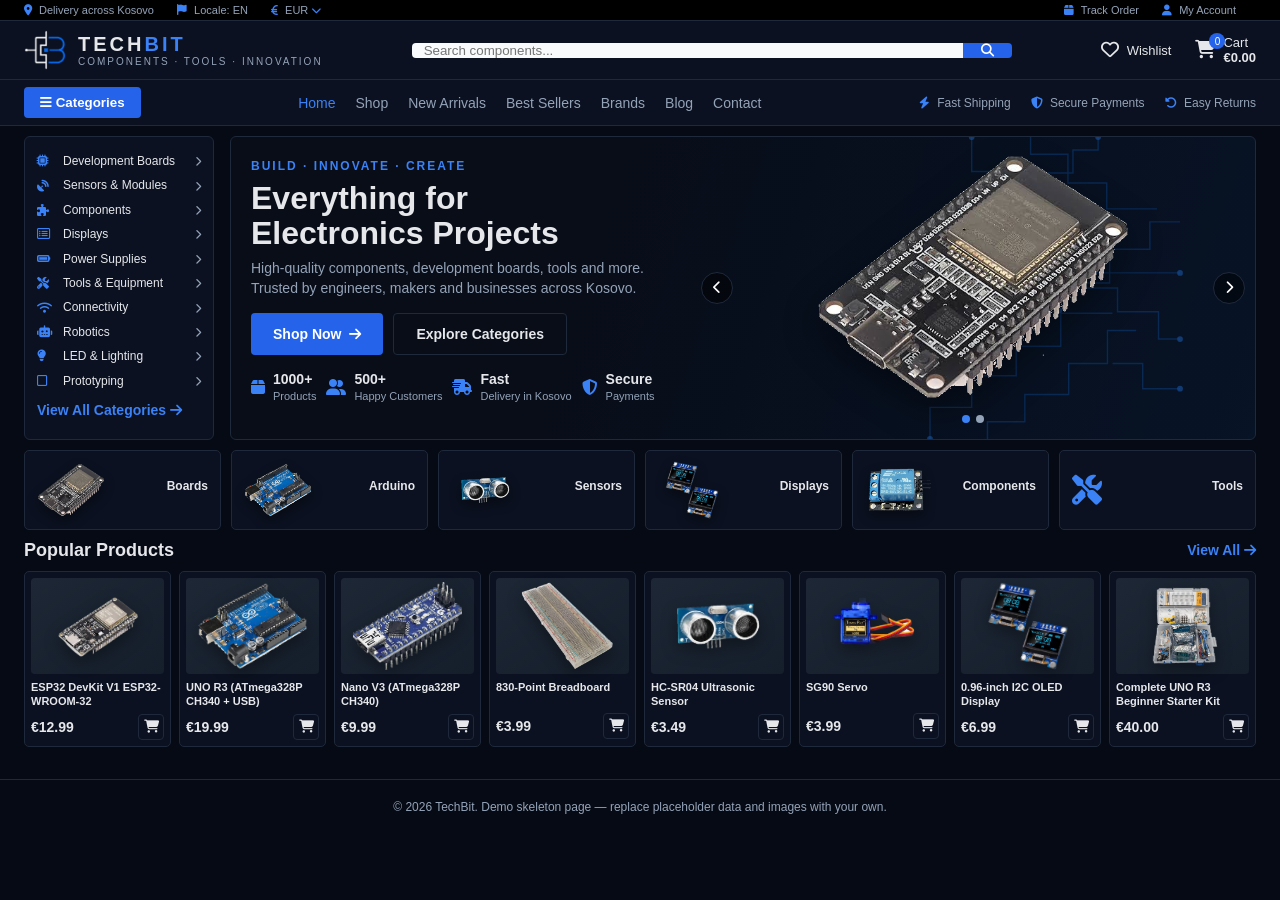
==== commit 7f941f32: "Update TechBit Branding and Catalog" ====
--- a/index.html
+++ b/index.html
@@ -30,7 +30,7 @@
   <div class="logo">
     <img class="logo-mark" src="images/techbit-logo-mark.png" alt="TechBit logo">
     <div class="logo-text">
-      <span class="logo-title">TECH<span class="accent">B</span>IT</span>
+      <span class="logo-title">TECH<span class="accent">BIT</span></span>
       <span class="logo-sub">COMPONENTS · TOOLS · INNOVATION</span>
     </div>
   </div>
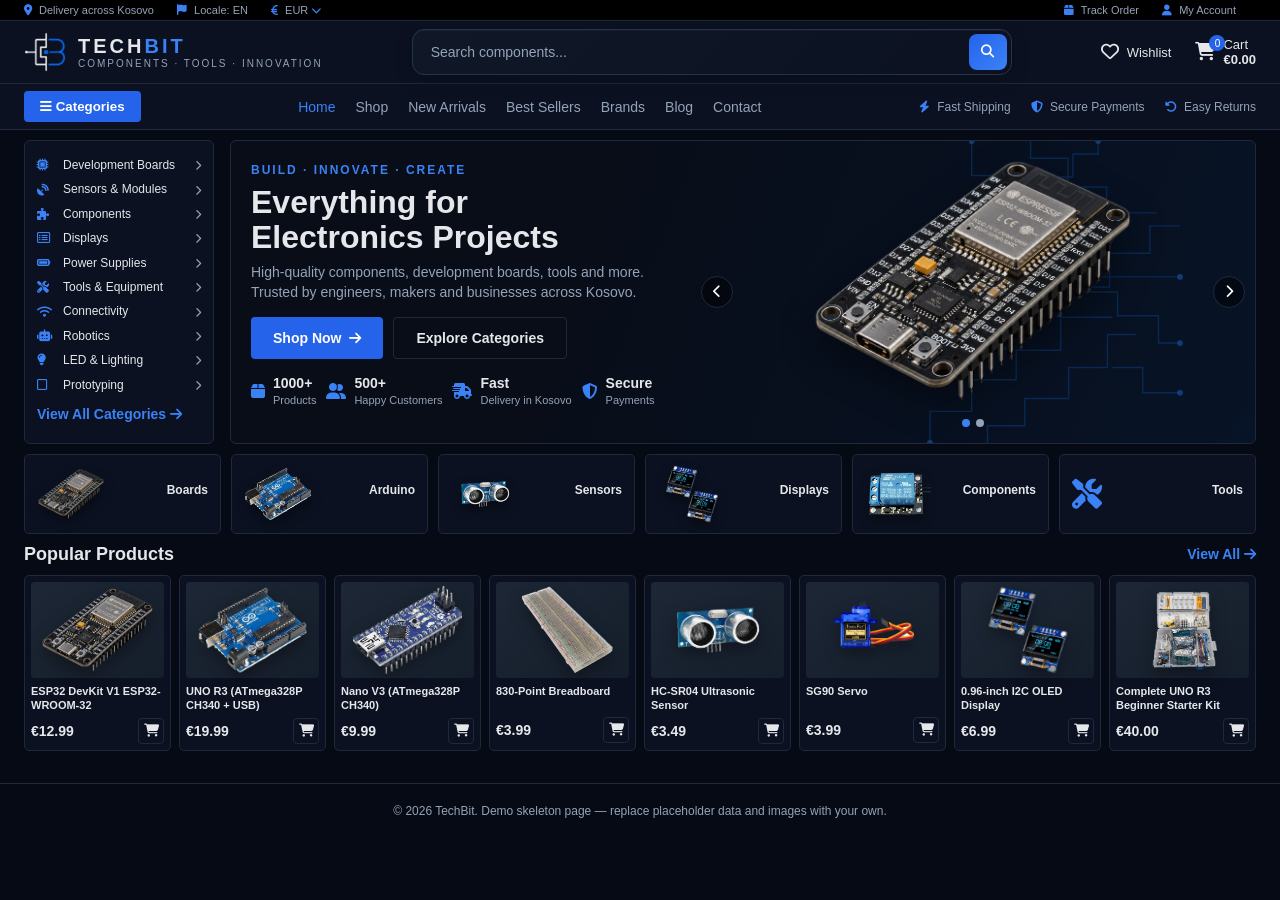
==== commit 5f407c2e: "Refresh storefront visuals and ESP32 imagery" ====
--- a/index.html
+++ b/index.html
@@ -3,9 +3,15 @@
 <head>
 <meta charset="UTF-8">
 <meta name="viewport" content="width=device-width, initial-scale=1.0">
+<base href="/">
+<script>
+  if (window.location.pathname === "/index.html") {
+    window.history.replaceState(null, "", "/" + window.location.search + window.location.hash);
+  }
+</script>
 <title>TechBit - Components, Tools, Innovation</title>
 <link rel="stylesheet" href="https://cdnjs.cloudflare.com/ajax/libs/font-awesome/6.5.1/css/all.min.css">
-<link rel="stylesheet" href="style.css?v=single-search-20261125a">
+<link rel="stylesheet" href="style.css?v=curved-traces-20261127">
 </head>
 <body class="home-page">
 
@@ -27,22 +33,22 @@
   <button class="mobile-menu-toggle" type="button" aria-label="Open navigation menu" aria-controls="site-nav" aria-expanded="false">
     <i class="fa-solid fa-bars"></i>
   </button>
-  <div class="logo">
+  <a class="logo" href="/" aria-label="TechBit home">
     <img class="logo-mark" src="images/techbit-logo-mark.png" alt="TechBit logo">
     <div class="logo-text">
       <span class="logo-title">TECH<span class="accent">BIT</span></span>
       <span class="logo-sub">COMPONENTS · TOOLS · INNOVATION</span>
     </div>
-  </div>
+  </a>
 
-  <form class="search-bar" role="search" action="shop.html" method="get">
+  <form class="search-bar" role="search" action="/shop/" method="get">
     <input type="search" name="q" placeholder="Search components..." aria-label="Search products">
     <button type="submit" aria-label="Search"><i class="fa-solid fa-magnifying-glass"></i></button>
   </form>
 
   <div class="header-right">
     <div class="icon-link"><i class="fa-regular fa-heart"></i><span>Wishlist</span></div>
-    <a href="cart.html" class="icon-link cart">
+    <a href="/cart/" class="icon-link cart">
       <div class="cart-icon-wrap">
         <i class="fa-solid fa-cart-shopping"></i>
         <span class="cart-count">0</span>
@@ -56,13 +62,13 @@
 <nav class="navbar" id="site-nav">
   <button class="categories-btn"><i class="fa-solid fa-bars"></i> Categories</button>
   <ul class="nav-links">
-    <li class="active"><a href="index.html">Home</a></li>
-    <li><a href="shop.html">Shop</a></li>
-    <li><a href="shop.html">New Arrivals</a></li>
-    <li><a href="shop.html">Best Sellers</a></li>
-    <li><a href="shop.html">Brands</a></li>
+    <li class="active"><a href="/">Home</a></li>
+    <li><a href="/shop/">Shop</a></li>
+    <li><a href="/shop/">New Arrivals</a></li>
+    <li><a href="/shop/">Best Sellers</a></li>
+    <li><a href="/shop/">Brands</a></li>
     <li><a href="#">Blog</a></li>
-    <li><a href="contact.html">Contact</a></li>
+    <li><a href="/contact/">Contact</a></li>
   </ul>
   <ul class="nav-badges">
     <li><i class="fa-solid fa-bolt"></i> Fast Shipping</li>
@@ -77,18 +83,18 @@
   <!-- Sidebar -->
   <aside class="sidebar">
     <ul>
-      <li><a href="shop.html?cat=Development%20Boards"><i class="fa-solid fa-microchip"></i> Development Boards <i class="fa-solid fa-chevron-right arrow"></i></a></li>
-      <li><a href="shop.html?cat=Sensors%20&%20Modules"><i class="fa-solid fa-satellite-dish"></i> Sensors & Modules <i class="fa-solid fa-chevron-right arrow"></i></a></li>
-      <li><a href="shop.html?cat=Components"><i class="fa-solid fa-puzzle-piece"></i> Components <i class="fa-solid fa-chevron-right arrow"></i></a></li>
-      <li><a href="shop.html?cat=Displays"><i class="fa-regular fa-rectangle-list"></i> Displays <i class="fa-solid fa-chevron-right arrow"></i></a></li>
-      <li><a href="shop.html?cat=Power%20Supplies"><i class="fa-solid fa-battery-full"></i> Power Supplies <i class="fa-solid fa-chevron-right arrow"></i></a></li>
-      <li><a href="shop.html?cat=Tools%20&%20Equipment"><i class="fa-solid fa-screwdriver-wrench"></i> Tools & Equipment <i class="fa-solid fa-chevron-right arrow"></i></a></li>
-      <li><a href="shop.html?cat=Connectivity"><i class="fa-solid fa-wifi"></i> Connectivity <i class="fa-solid fa-chevron-right arrow"></i></a></li>
-      <li><a href="shop.html?cat=Robotics"><i class="fa-solid fa-robot"></i> Robotics <i class="fa-solid fa-chevron-right arrow"></i></a></li>
-      <li><a href="shop.html?cat=LED%20&%20Lighting"><i class="fa-solid fa-lightbulb"></i> LED & Lighting <i class="fa-solid fa-chevron-right arrow"></i></a></li>
-      <li><a href="shop.html?cat=Prototyping"><i class="fa-regular fa-square"></i> Prototyping <i class="fa-solid fa-chevron-right arrow"></i></a></li>
+      <li><a href="/shop/?cat=Development%20Boards"><i class="fa-solid fa-microchip"></i> Development Boards <i class="fa-solid fa-chevron-right arrow"></i></a></li>
+      <li><a href="/shop/?cat=Sensors%20%26%20Modules"><i class="fa-solid fa-satellite-dish"></i> Sensors & Modules <i class="fa-solid fa-chevron-right arrow"></i></a></li>
+      <li><a href="/shop/?cat=Components"><i class="fa-solid fa-puzzle-piece"></i> Components <i class="fa-solid fa-chevron-right arrow"></i></a></li>
+      <li><a href="/shop/?cat=Displays"><i class="fa-regular fa-rectangle-list"></i> Displays <i class="fa-solid fa-chevron-right arrow"></i></a></li>
+      <li><a href="/shop/?cat=Power%20Supplies"><i class="fa-solid fa-battery-full"></i> Power Supplies <i class="fa-solid fa-chevron-right arrow"></i></a></li>
+      <li><a href="/shop/?cat=Tools%20%26%20Equipment"><i class="fa-solid fa-screwdriver-wrench"></i> Tools & Equipment <i class="fa-solid fa-chevron-right arrow"></i></a></li>
+      <li><a href="/shop/?cat=Connectivity"><i class="fa-solid fa-wifi"></i> Connectivity <i class="fa-solid fa-chevron-right arrow"></i></a></li>
+      <li><a href="/shop/?cat=Robotics"><i class="fa-solid fa-robot"></i> Robotics <i class="fa-solid fa-chevron-right arrow"></i></a></li>
+      <li><a href="/shop/?cat=LED%20%26%20Lighting"><i class="fa-solid fa-lightbulb"></i> LED & Lighting <i class="fa-solid fa-chevron-right arrow"></i></a></li>
+      <li><a href="/shop/?cat=Prototyping"><i class="fa-regular fa-square"></i> Prototyping <i class="fa-solid fa-chevron-right arrow"></i></a></li>
     </ul>
-    <a href="shop.html" class="view-all">View All Categories <i class="fa-solid fa-arrow-right"></i></a>
+    <a href="/shop/" class="view-all">View All Categories <i class="fa-solid fa-arrow-right"></i></a>
   </aside>
 
   <!-- Hero -->
@@ -98,8 +104,8 @@
       <h1><span class="desktop-hero-heading">Everything for<br>Electronics Projects</span><span class="mobile-hero-heading">Build your<br>next project</span></h1>
       <p>High-quality components, development boards, tools and more. Trusted by engineers, makers and businesses across Kosovo.</p>
       <div class="hero-buttons">
-        <a href="shop.html?cat=Development%20Boards" class="btn-primary" style="display:inline-flex;align-items:center;gap:8px;text-decoration:none;"><span class="desktop-shop-label">Shop Now</span><span class="mobile-shop-label">Shop boards</span> <i class="fa-solid fa-arrow-right"></i></a>
-        <a href="shop.html" class="btn-secondary" style="display:inline-flex;align-items:center;text-decoration:none;">Explore Categories</a>
+        <a href="/shop/?cat=Development%20Boards" class="btn-primary" style="display:inline-flex;align-items:center;gap:8px;text-decoration:none;"><span class="desktop-shop-label">Shop Now</span><span class="mobile-shop-label">Shop boards</span> <i class="fa-solid fa-arrow-right"></i></a>
+        <a href="/shop/" class="btn-secondary" style="display:inline-flex;align-items:center;text-decoration:none;">Explore Categories</a>
       </div>
       <div class="hero-stats">
         <div><i class="fa-solid fa-box"></i><div><strong>1000+</strong><span>Products</span></div></div>
@@ -110,7 +116,7 @@
     </div>
     <div class="hero-image" id="hero-slider" aria-label="Featured development boards">
       <div class="hero-slide active" aria-hidden="false">
-        <img src="images/esp32-user-sticker-crop.png" alt="ESP32 DevKit V1 development board">
+        <img src="images/product-crops/esp32-user-photo-cutout.png" alt="ESP32 DevKit V1 development board">
       </div>
       <div class="hero-slide" aria-hidden="true">
         <img src="images/arduino-user-sticker-crop.png" alt="Arduino Uno R3 development board">
@@ -129,14 +135,14 @@
 
 <!-- Category cards -->
 <section class="category-cards">
-  <div class="section-heading"><h2>Categories</h2><a href="shop.html">View all <i class="fa-solid fa-arrow-right"></i></a></div>
+  <div class="section-heading"><h2>Categories</h2><a href="/shop/">View all <i class="fa-solid fa-arrow-right"></i></a></div>
   <div class="category-strip">
-    <a class="cat-card" href="shop.html?cat=Development%20Boards"><img src="images/esp32-user-sticker-crop.png" alt=""><div class="cat-card-copy"><h3>Boards</h3></div></a>
-    <a class="cat-card desktop-category-card" href="shop.html?cat=Development%20Boards"><img src="images/arduino-user-sticker-crop.png" alt=""><div class="cat-card-copy"><h3>Arduino</h3></div></a>
-    <a class="cat-card" href="shop.html?cat=Sensors%20%26%20Modules"><img src="images/product-crops/hc-sr04-user-cutout.png" alt=""><div class="cat-card-copy"><h3>Sensors</h3></div></a>
-    <a class="cat-card" href="shop.html?cat=Displays"><img src="images/product-crops/oled-user-cutout.png" alt=""><div class="cat-card-copy"><h3>Displays</h3></div></a>
-    <a class="cat-card" href="shop.html?cat=Components"><img src="images/product-crops/relay-sticker.png" alt=""><div class="cat-card-copy"><h3>Components</h3></div></a>
-    <a class="cat-card" href="shop.html"><i class="fa-solid fa-screwdriver-wrench cat-card-icon" aria-hidden="true"></i><div class="cat-card-copy"><h3>Tools</h3></div></a>
+    <a class="cat-card" href="/shop/?cat=Development%20Boards"><img src="images/product-crops/esp32-user-photo-cutout.png" alt="ESP32 DevKit V1 development board"><div class="cat-card-copy"><h3>Boards</h3></div></a>
+    <a class="cat-card desktop-category-card" href="/shop/?cat=Development%20Boards"><img src="images/arduino-user-sticker-crop.png" alt=""><div class="cat-card-copy"><h3>Arduino</h3></div></a>
+    <a class="cat-card" href="/shop/?cat=Sensors%20%26%20Modules"><img src="images/product-crops/hc-sr04-user-cutout.png" alt=""><div class="cat-card-copy"><h3>Sensors</h3></div></a>
+    <a class="cat-card" href="/shop/?cat=Displays"><img src="images/product-crops/oled-user-cutout.png" alt=""><div class="cat-card-copy"><h3>Displays</h3></div></a>
+    <a class="cat-card" href="/shop/?cat=Components"><img src="images/product-crops/relay-sticker.png" alt=""><div class="cat-card-copy"><h3>Components</h3></div></a>
+    <a class="cat-card" href="/shop/"><i class="fa-solid fa-screwdriver-wrench cat-card-icon" aria-hidden="true"></i><div class="cat-card-copy"><h3>Tools</h3></div></a>
   </div>
 </section>
 
@@ -144,7 +150,7 @@
 <section class="popular">
   <div class="popular-header">
     <h2>Popular Products</h2>
-    <a href="shop.html">View All <i class="fa-solid fa-arrow-right"></i></a>
+    <a href="/shop/">View All <i class="fa-solid fa-arrow-right"></i></a>
   </div>
   <div class="product-grid" id="product-grid">
     <!-- injected by script.js -->
@@ -155,7 +161,7 @@
   <p>&copy; 2026 TechBit. Demo skeleton page — replace placeholder data and images with your own.</p>
 </footer>
 
-<script src="products.js"></script>
+<script src="products.js?v=esp32-photo-20261127"></script>
 <script src="script.js"></script>
 </body>
 </html>
--- a/style.css
+++ b/style.css
@@ -73,24 +73,56 @@
 
 .search-bar {
   display: flex;
+  align-items: center;
   flex: 1;
   max-width: 600px;
   min-width: 260px;
+  height: 46px;
+  padding: 4px;
+  background: linear-gradient(135deg, #101827, #0b1120);
+  border: 1px solid #263449;
+  border-radius: 12px;
+  box-shadow: 0 6px 18px rgba(0, 0, 0, 0.18), inset 0 1px rgba(255, 255, 255, 0.03);
+  transition: border-color 0.2s ease, box-shadow 0.2s ease;
+}
+.search-bar:focus-within {
+  border-color: rgba(59, 130, 246, 0.8);
+  box-shadow: 0 0 0 3px rgba(37, 99, 235, 0.16), 0 8px 20px rgba(0, 0, 0, 0.2);
 }
 .search-bar input {
   flex: 1;
+  min-width: 0;
   border: none;
-  padding: 0 12px;
-  background: #f8fafc;
-  color: #111;
-  border-radius: 4px 0 0 4px;
+  outline: none;
+  padding: 0 14px;
+  background: transparent;
+  color: var(--text);
+  font: inherit;
+}
+.search-bar input::placeholder {
+  color: var(--text-dim);
 }
 .search-bar button {
-  background: var(--accent);
+  display: flex;
+  align-items: center;
+  justify-content: center;
+  width: 38px;
+  height: 36px;
+  flex-shrink: 0;
+  background: linear-gradient(135deg, var(--accent), var(--accent-light));
   border: none;
   color: #fff;
-  padding: 0 18px;
-  border-radius: 0 4px 4px 0;
+  border-radius: 8px;
+  transition: filter 0.2s ease, box-shadow 0.2s ease, transform 0.2s ease;
+}
+.search-bar button:hover {
+  filter: brightness(1.1);
+  box-shadow: 0 4px 12px rgba(37, 99, 235, 0.35);
+  transform: translateY(-1px);
+}
+.search-bar button:focus-visible {
+  outline: 2px solid var(--accent-light);
+  outline-offset: 2px;
 }
 
 .header-right { display: flex; align-items: center; gap: 24px; }
@@ -183,7 +215,7 @@
   content: "";
   position: absolute;
   inset: 0;
-  background: url("images/circuit-traces.svg") no-repeat right center / 68% 100%;
+  background: url("images/circuit-traces.svg?v=angular-traces-20261127") no-repeat right center / 68% 100%;
   opacity: .48;
   pointer-events: none;
 }
@@ -409,9 +441,8 @@
   .header-right .icon-link i { font-size: 23px; }
   .header-right .cart > span { display: none; }
   .search-bar { grid-column: 1 / -1; order: 3; flex: none; width: 100%; max-width: none; min-width: 0; height: 46px; }
-  .search-bar input { min-width: 0; padding: 0 14px; font-size: 15px; background: #111722; color: var(--text); border: 1px solid #394150; border-right: 0; border-radius: 9px 0 0 9px; }
-  .search-bar input::placeholder { color: #a5adbb; }
-  .search-bar button { min-width: 48px; padding: 0 15px; border-radius: 0 9px 9px 0; }
+  .search-bar input { padding: 0 12px; font-size: 15px; }
+  .search-bar button { width: 38px; height: 36px; padding: 0; }
   .navbar { display: none; }
   body.mobile-nav-open .navbar {
     display: flex;
